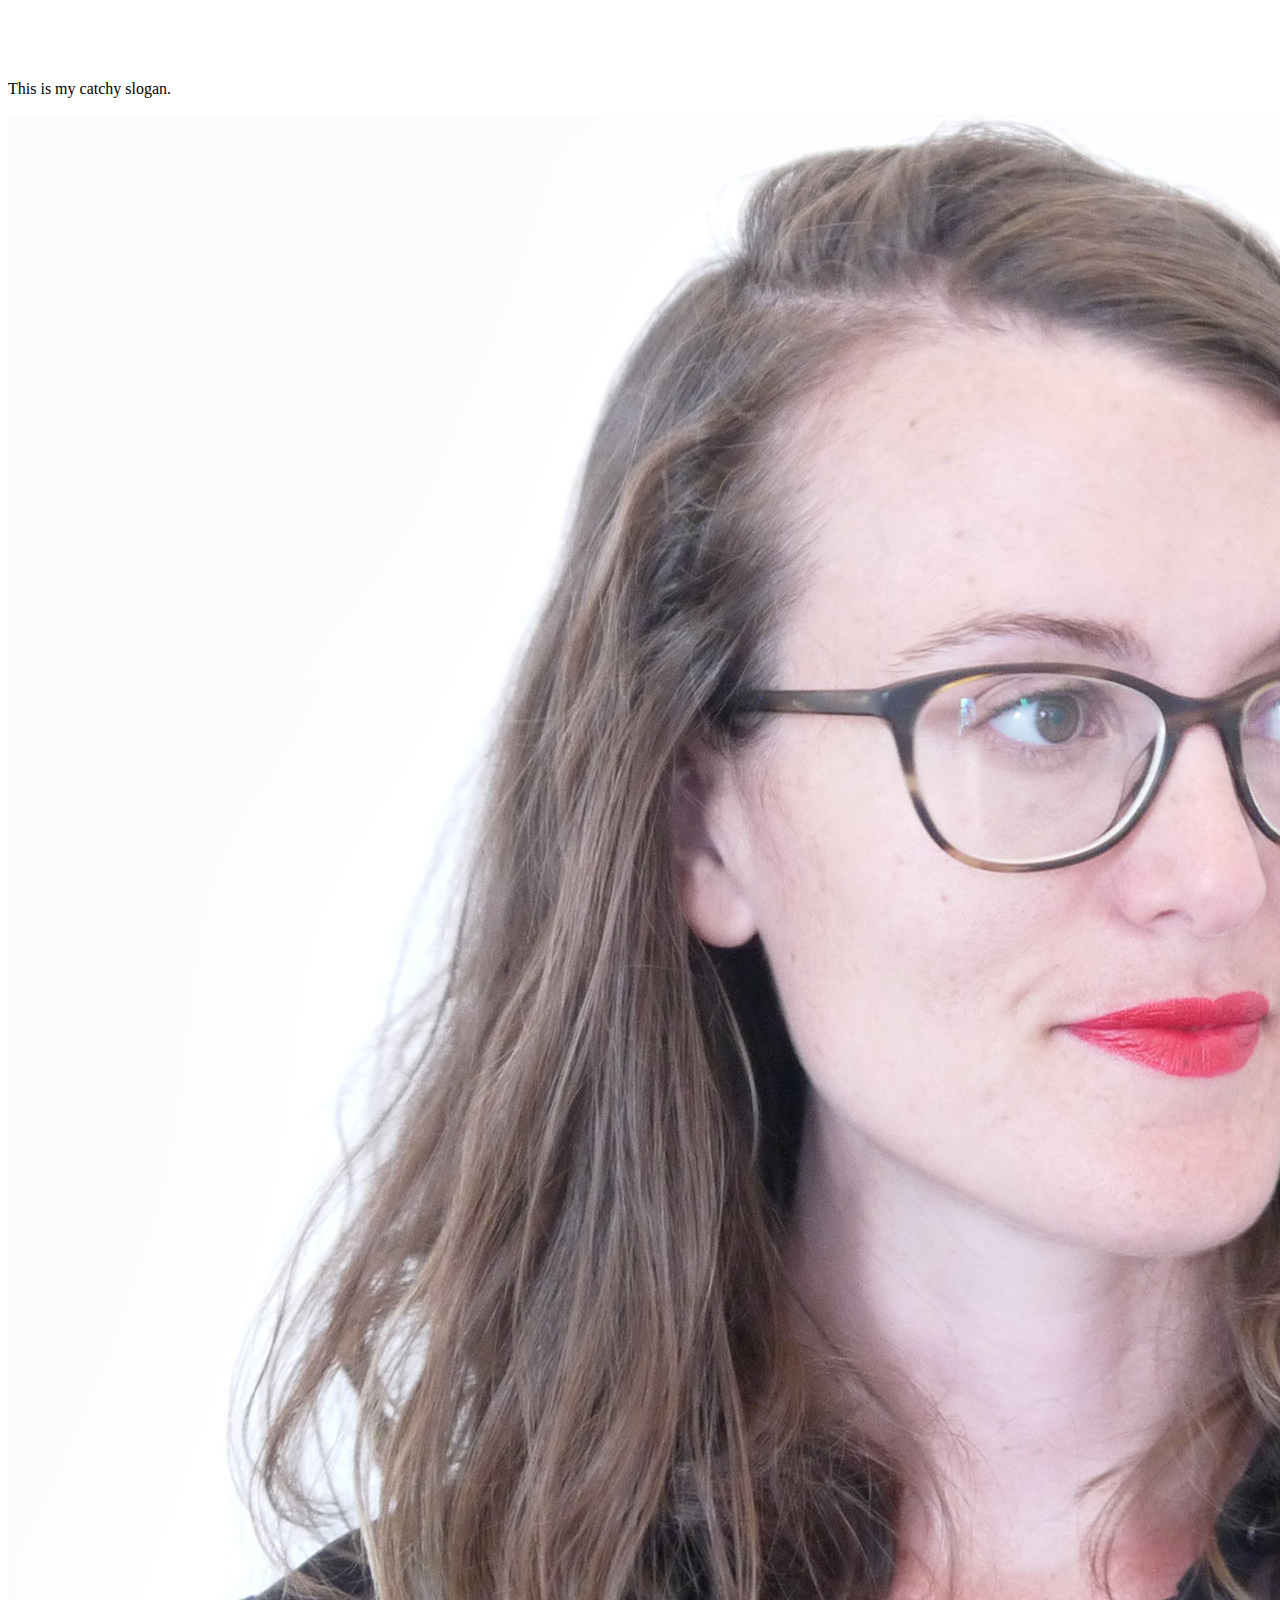
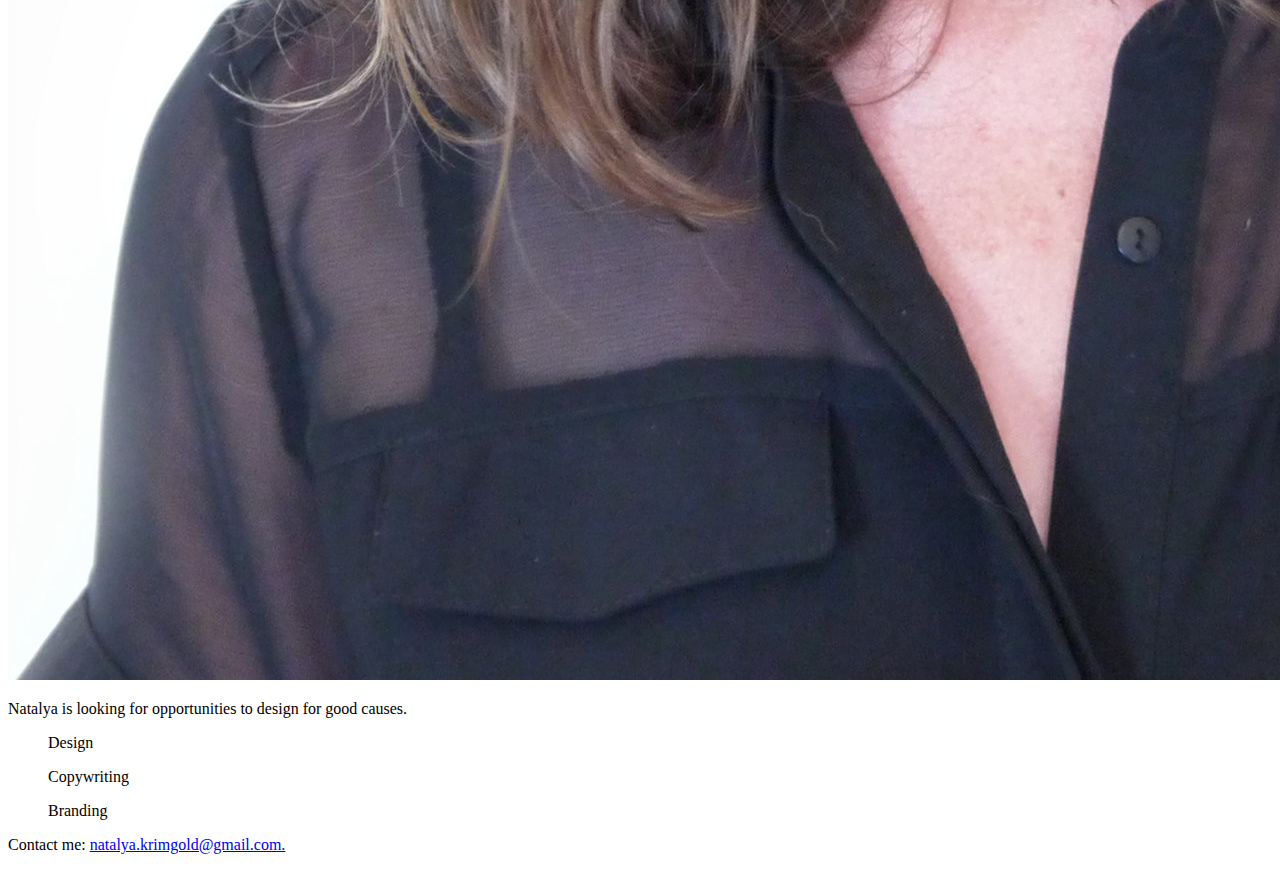
==== unit_3/index.html @ d1657c5e "Working on unit 3" ====
<!DOCTYPE html>
<html>
<head>
	<title>Natalya Hirth: Visual Designer</title>
	<link rel="stylesheet" type="text/css" href="css/style.css">
</head>
<body>
	<h1>Natalya Hirth: Visual Designer</h1>
	<p>This is my catchy slogan.</p>
	<img src="images/Natalya+Krimgold.jpg" alt="Picture of Natalya" title=
	"Natalya Hirth">
	<p>Natalya is looking for opportunities to design for good causes.</p>
	<ul>Design</ul>
	<ul>Copywriting</ul>
	<ul>Branding</ul>
	<p>Contact me: <a href="mailto:natalya.krimgold@gmail.com">natalya.krimgold@gmail.com.</a></p>
</body>
</html>
---- unit_3/css/style.css ----
body {color: 343434;}
h1 {color: #fff;
text-align: center;}
p
ul
li
img
#slogan {text-transform: italics;}
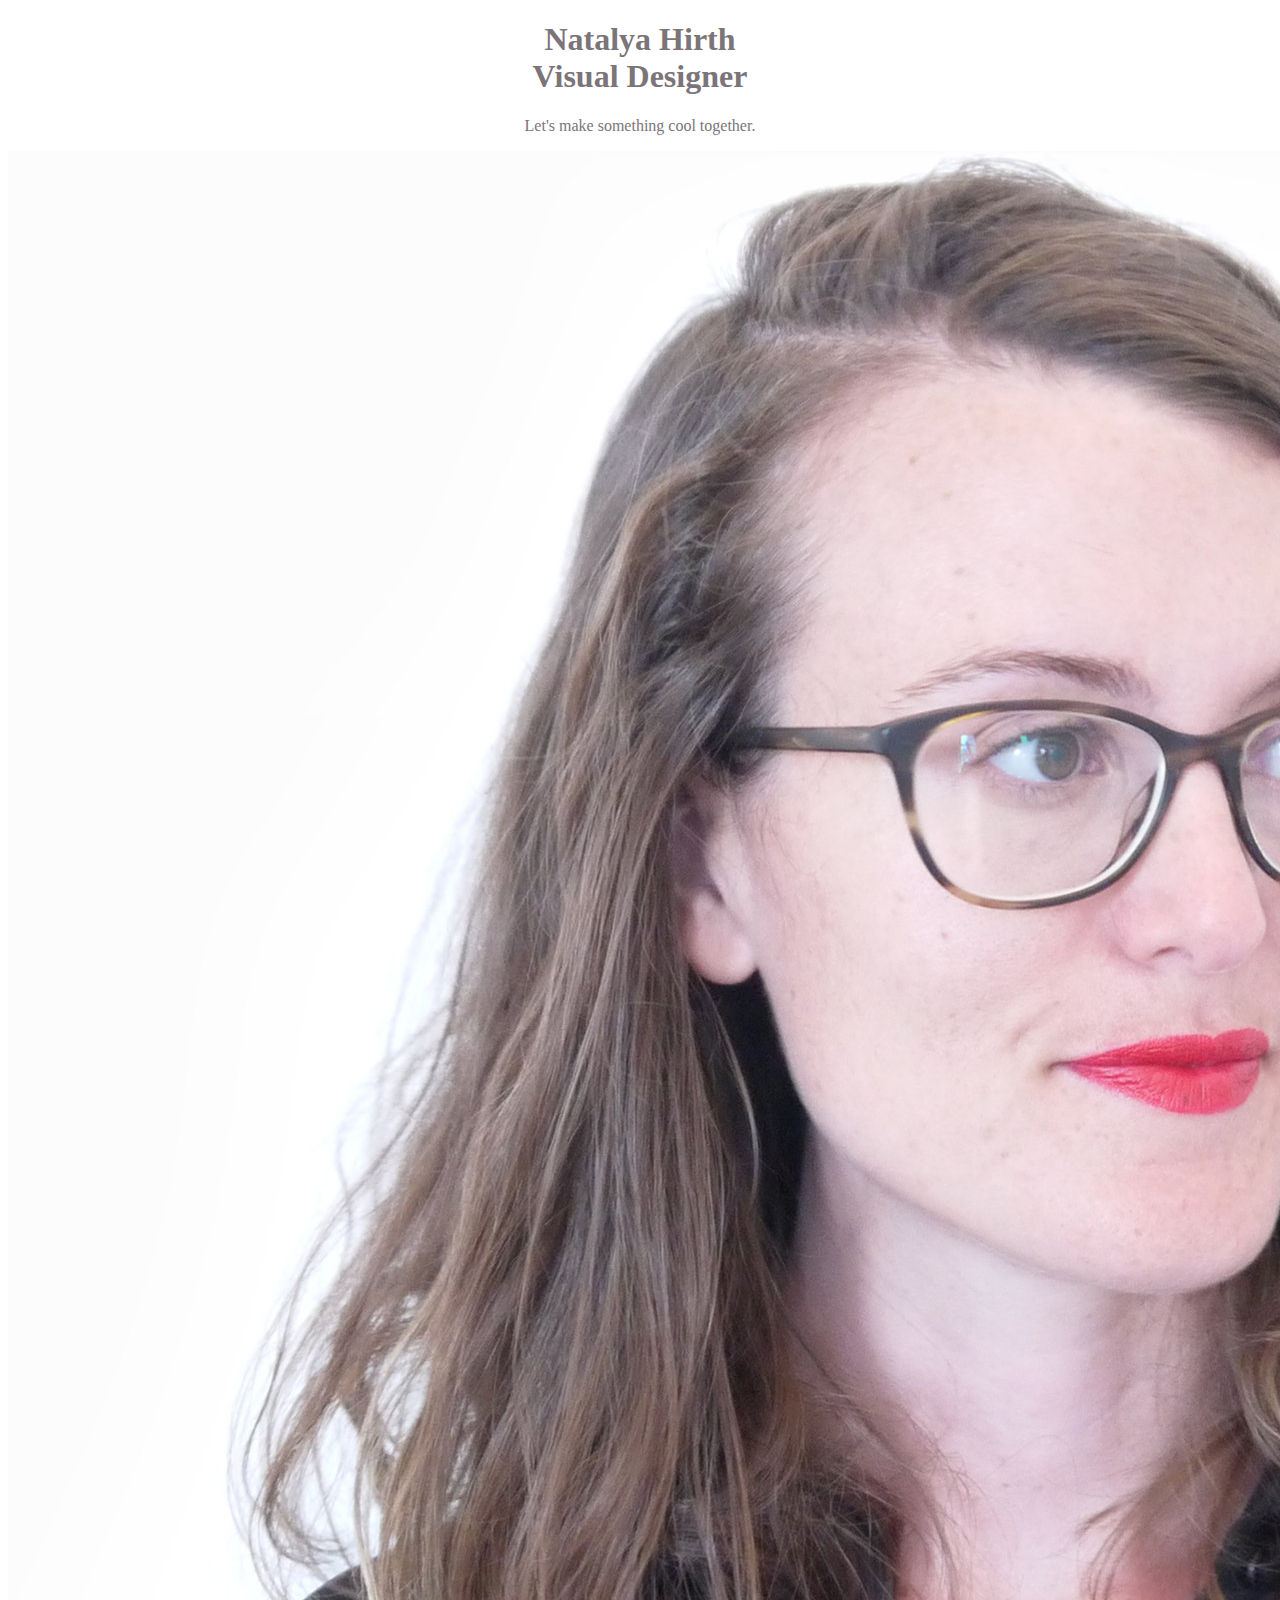
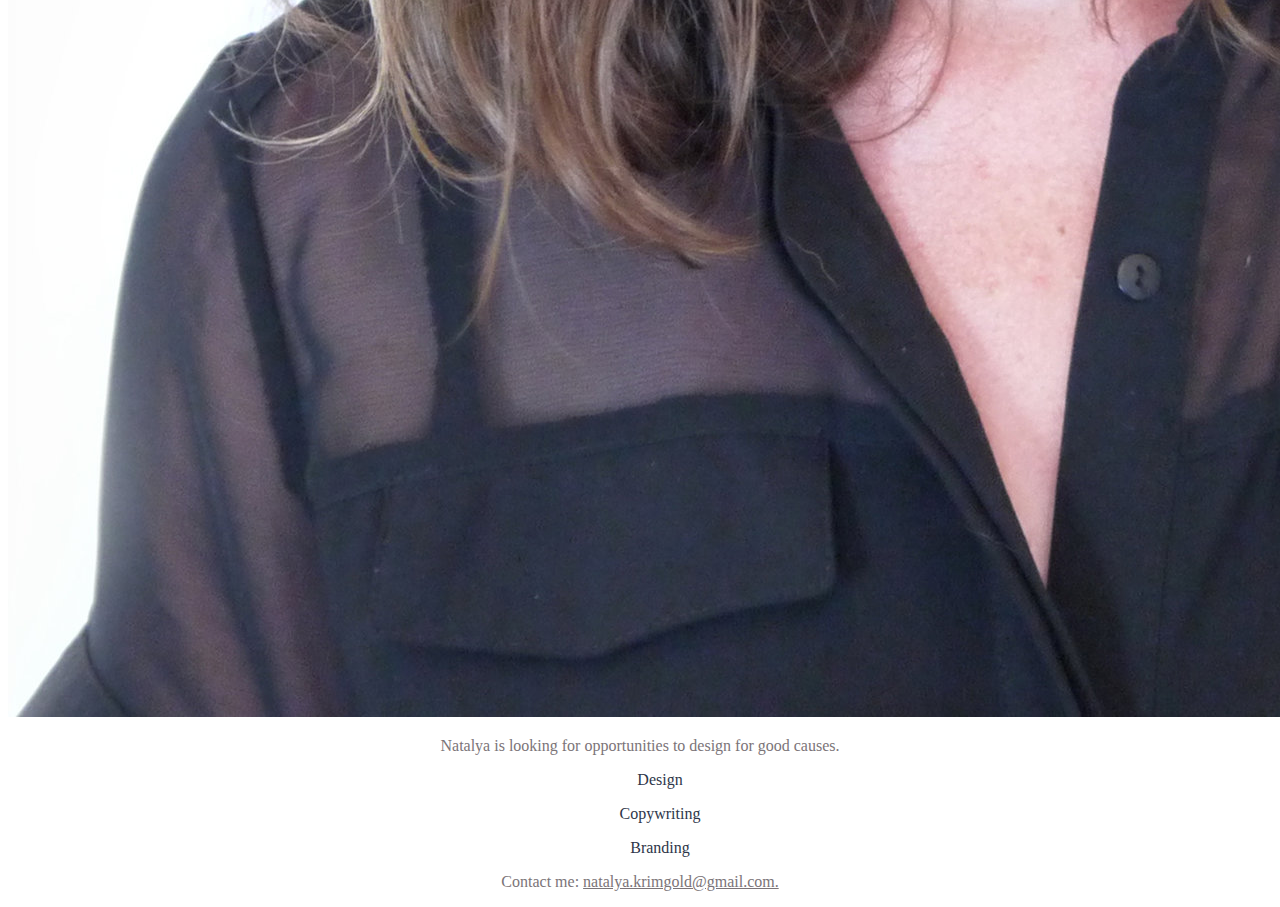
==== commit fc222606: "image issue" ====
--- a/unit_3/index.html
+++ b/unit_3/index.html
@@ -5,8 +5,8 @@
 	<link rel="stylesheet" type="text/css" href="css/style.css">
 </head>
 <body>
-	<h1>Natalya Hirth: Visual Designer</h1>
-	<p>This is my catchy slogan.</p>
+	<h1>Natalya Hirth<br>Visual Designer</h1>
+	<p>Let's make something cool together.</p>
 	<img src="images/Natalya+Krimgold.jpg" alt="Picture of Natalya" title=
 	"Natalya Hirth">
 	<p>Natalya is looking for opportunities to design for good causes.</p>
--- a/unit_3/css/style.css
+++ b/unit_3/css/style.css
@@ -1,8 +1,13 @@
-body {color: 343434;}
-h1 {color: #fff;
-text-align: center;}
-p
-ul
+body {
+text-align: center;
+background: url("images/Natalya+Krimgold.jpg");
+background-size: cover;
+color: #7b7478;
+}
+h1 {font-family: "Tiempos Text";}
+p {font-family: Apercu;}
+ul {font-family: "Tiempos Text";
+color: #2e3649;}
+a {color: #7b7478;}
 li
-img
-#slogan {text-transform: italics;}+img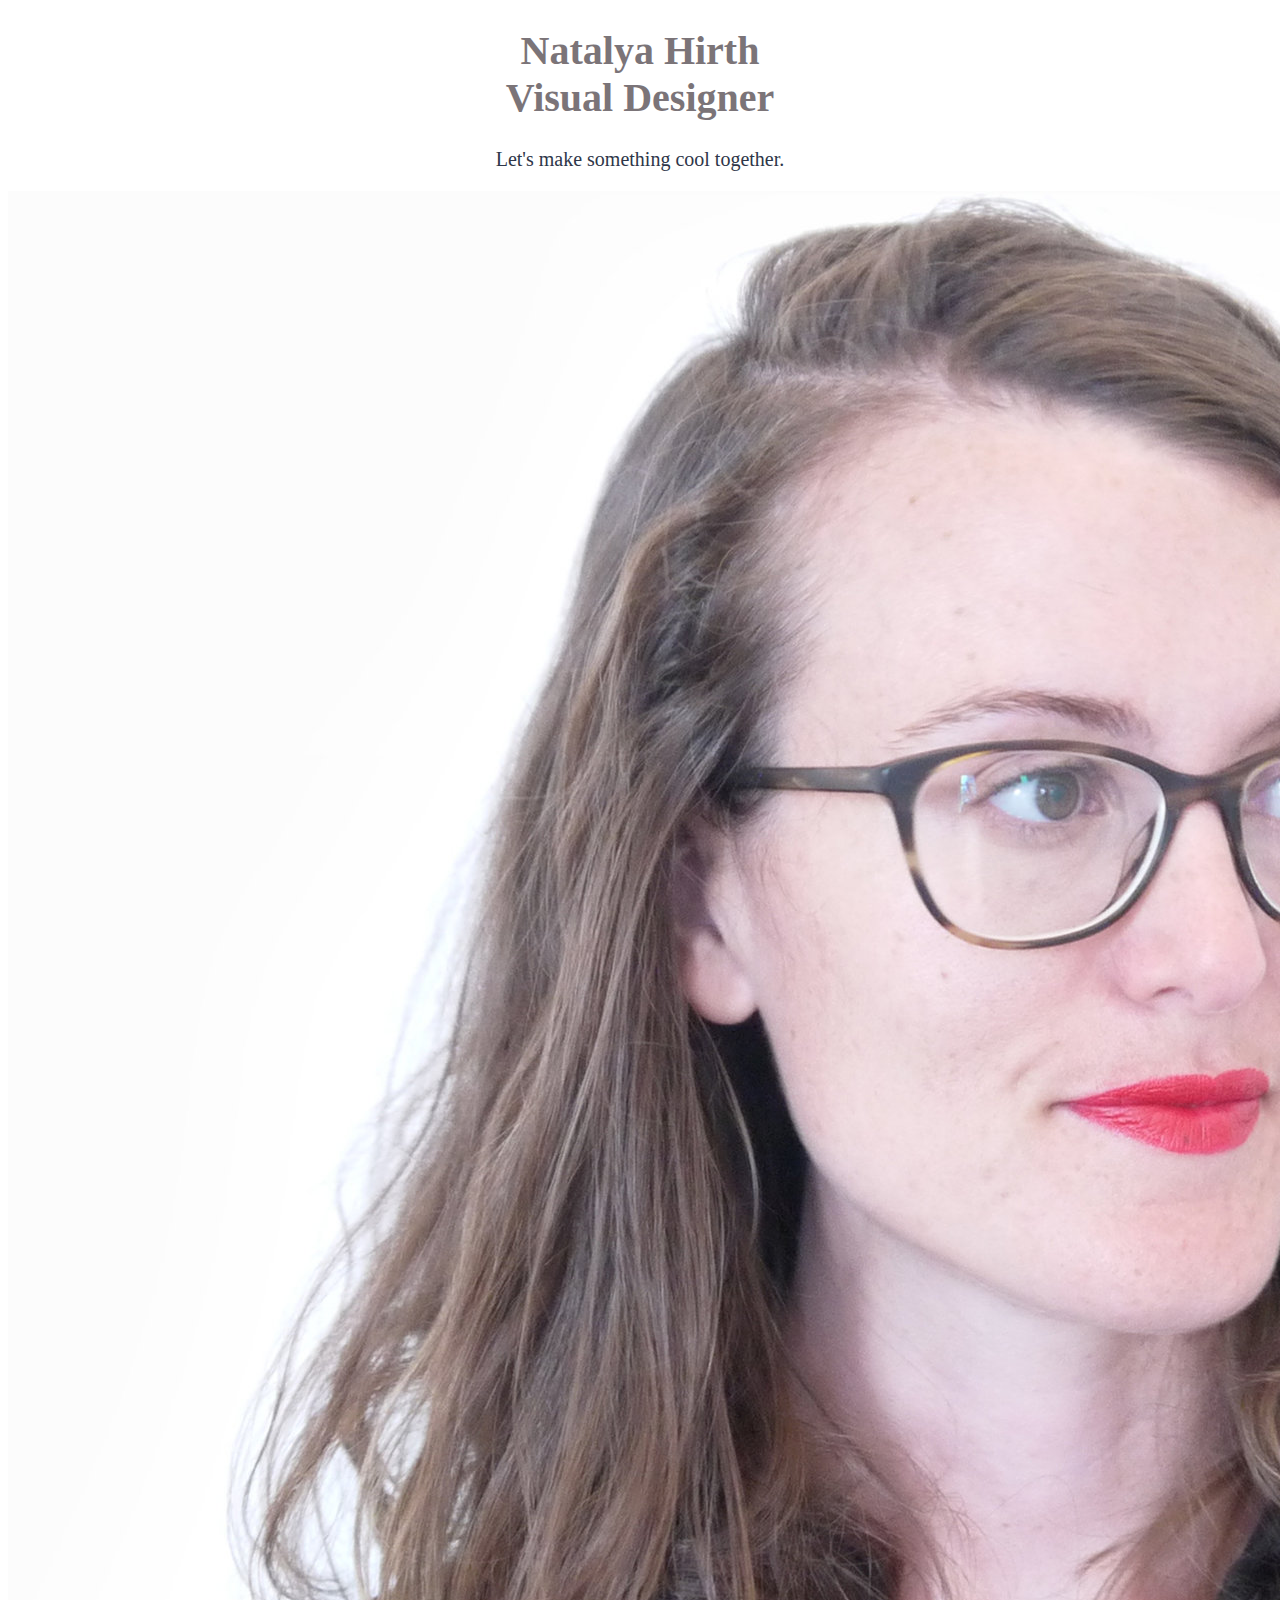
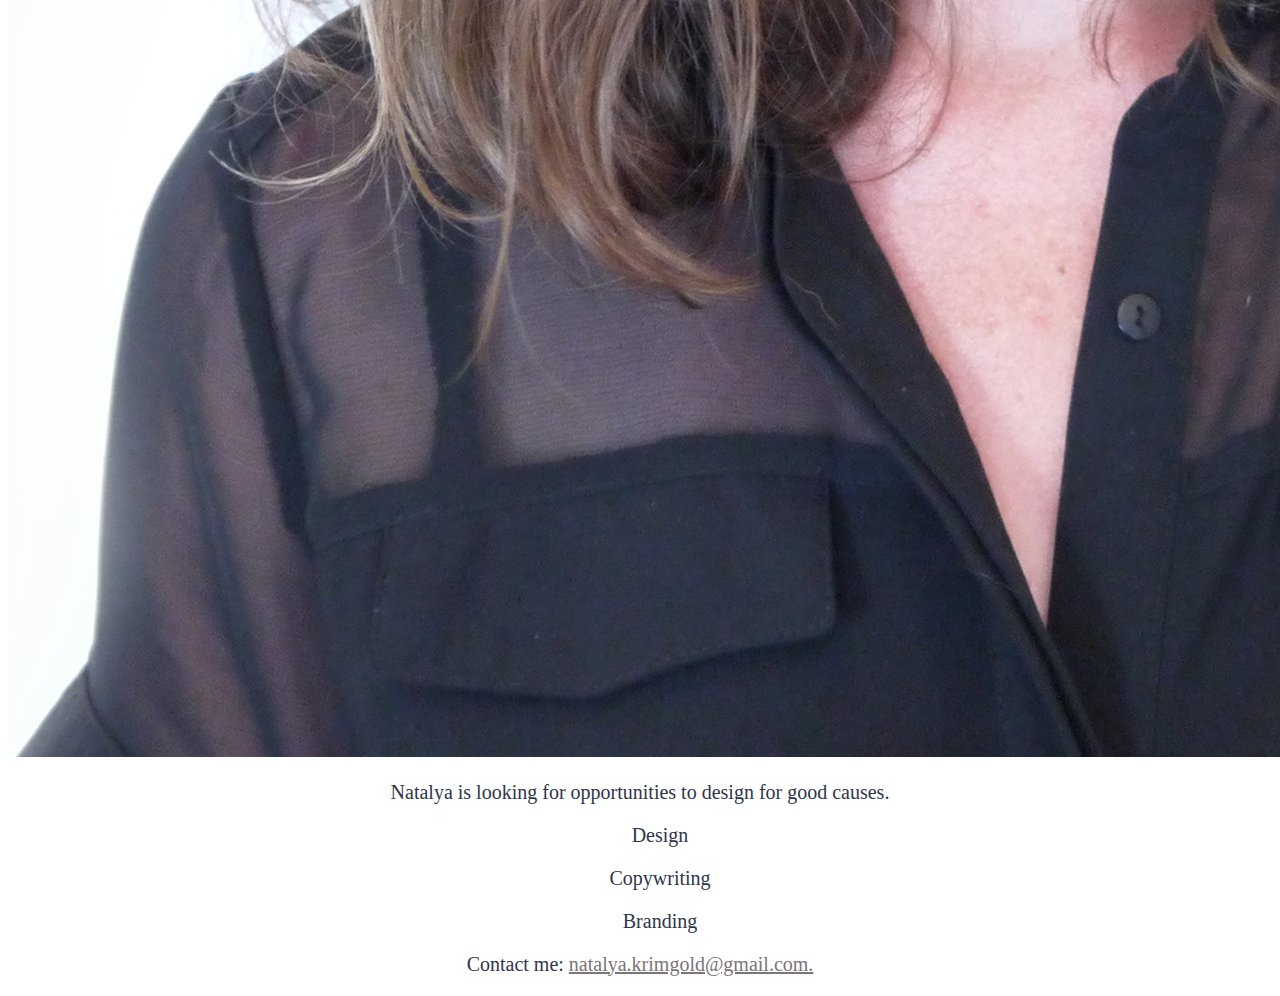
==== commit ef3252b5: "I guess I'm done for now." ====
--- a/unit_3/index.html
+++ b/unit_3/index.html
@@ -7,7 +7,7 @@
 <body>
 	<h1>Natalya Hirth<br>Visual Designer</h1>
 	<p>Let's make something cool together.</p>
-	<img src="images/Natalya+Krimgold.jpg" alt="Picture of Natalya" title=
+	<img src="images/NatalyaHirth.jpg" alt="Picture of Natalya" title=
 	"Natalya Hirth">
 	<p>Natalya is looking for opportunities to design for good causes.</p>
 	<ul>Design</ul>
--- a/unit_3/css/style.css
+++ b/unit_3/css/style.css
@@ -1,13 +1,17 @@
 body {
 text-align: center;
-background: url("images/Natalya+Krimgold.jpg");
+background: url("images/NatalyaHirth.jpg");
 background-size: cover;
-color: #7b7478;
 }
-h1 {font-family: "Tiempos Text";}
-p {font-family: Apercu;}
+h1 {font-family: "Tiempos Text";
+font-size: 40px;
+color: #7b7478;}
+p {font-family: Apercu;
+font-size: 20px;
+color: #2e3649}
 ul {font-family: "Tiempos Text";
-color: #2e3649;}
+color: #2e3649;
+font-size: 20px;}
 a {color: #7b7478;}
 li
 img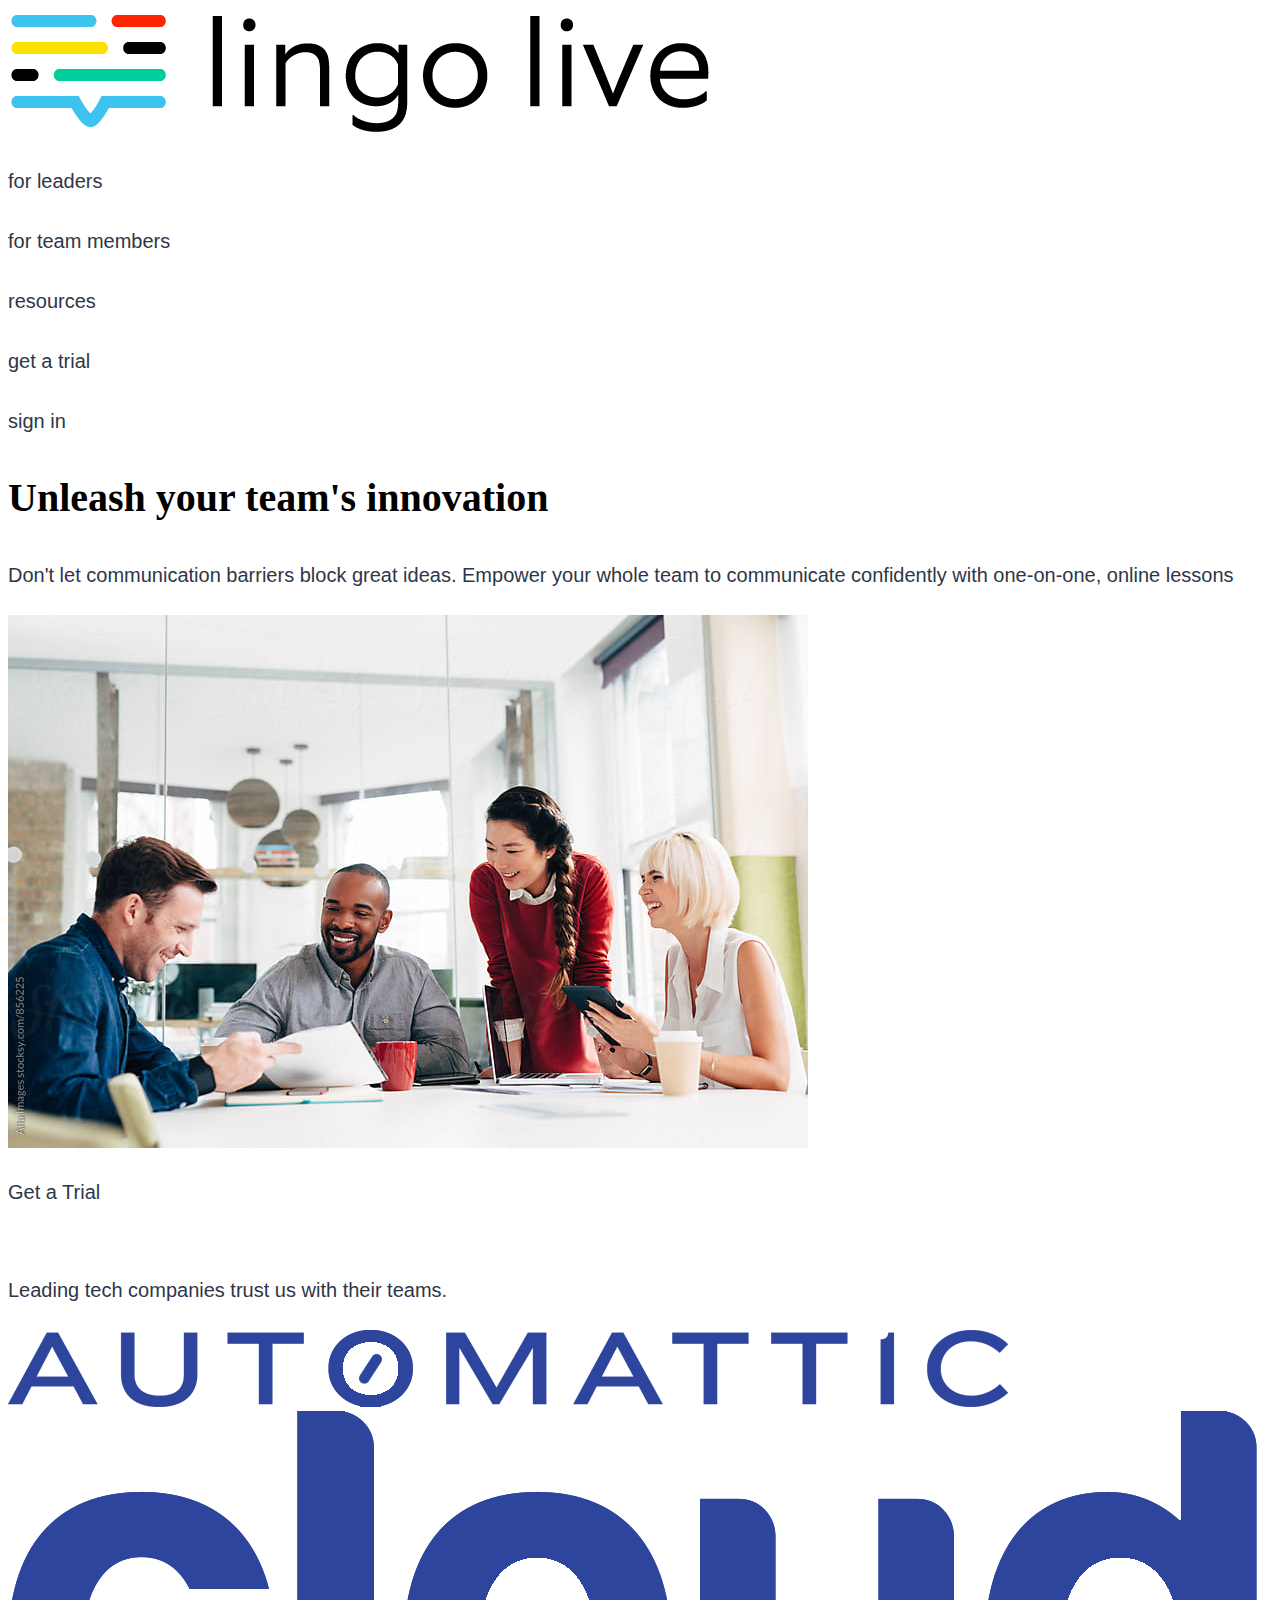
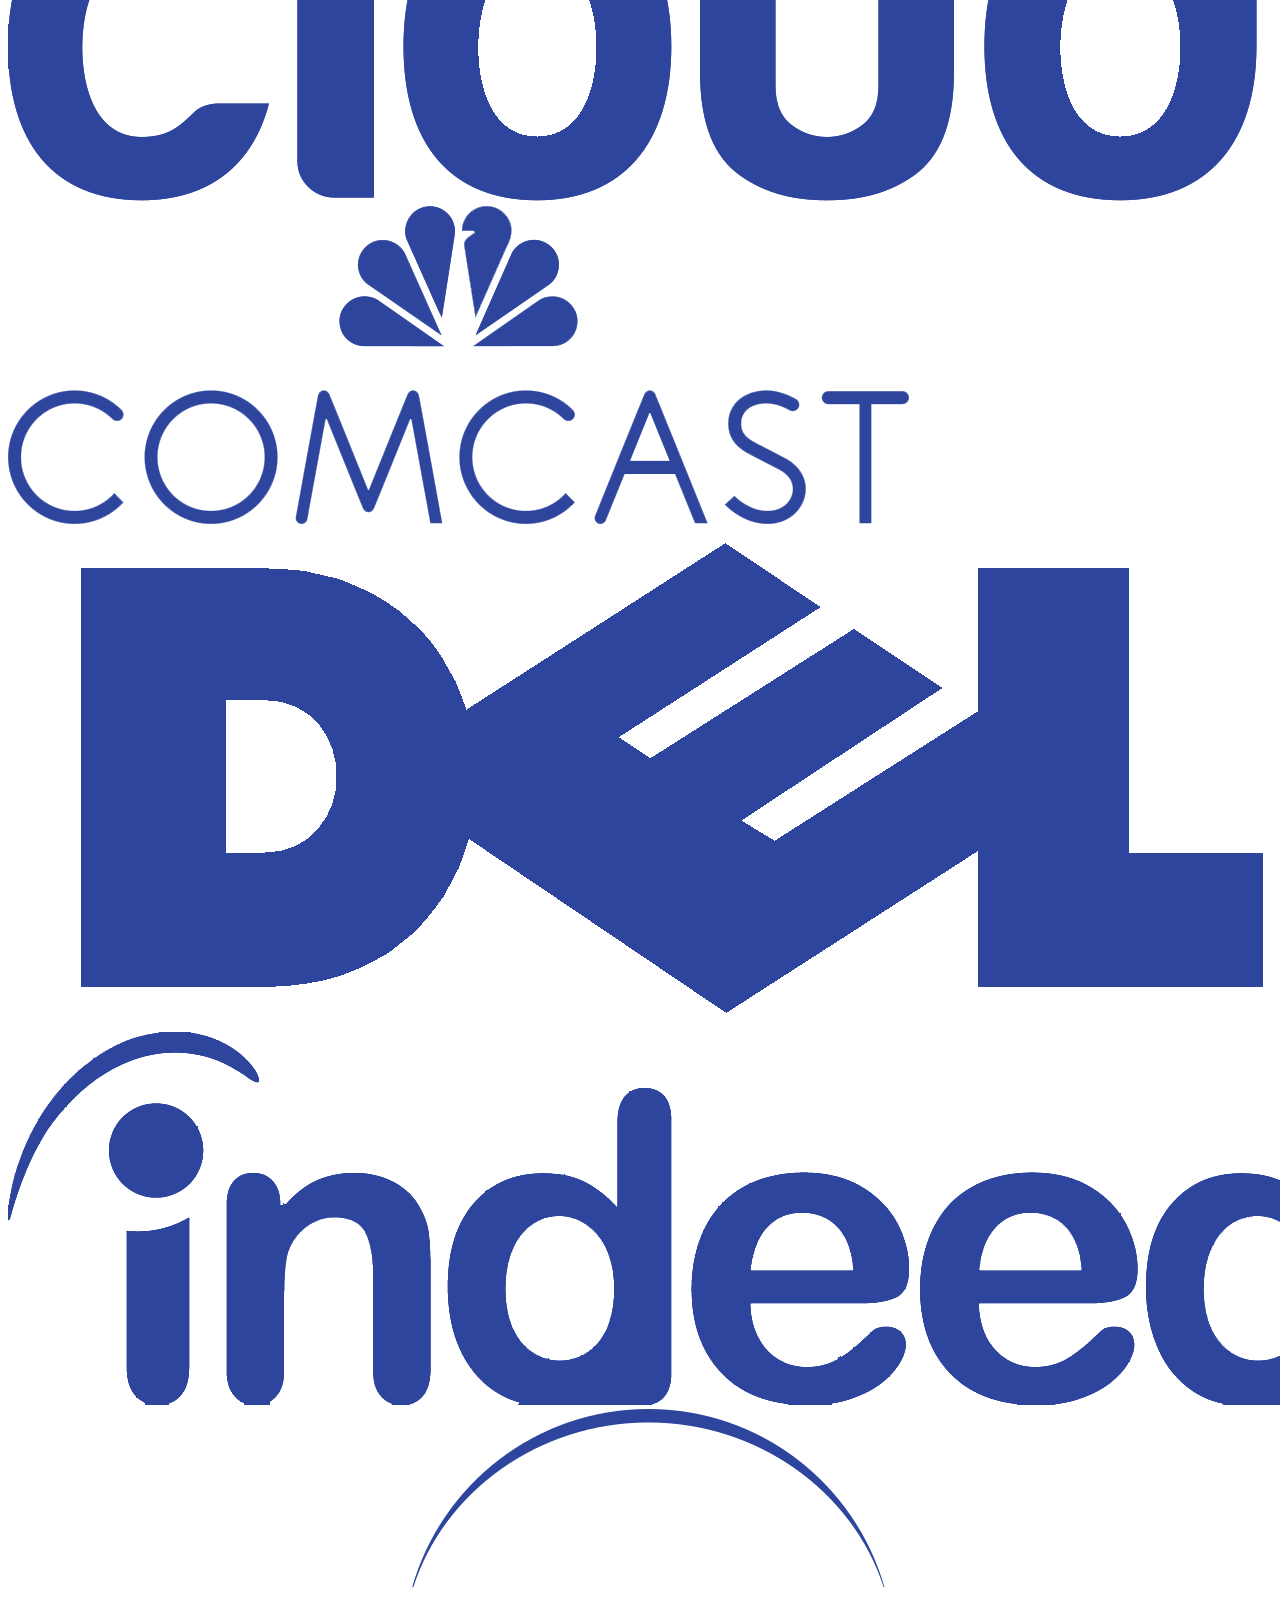
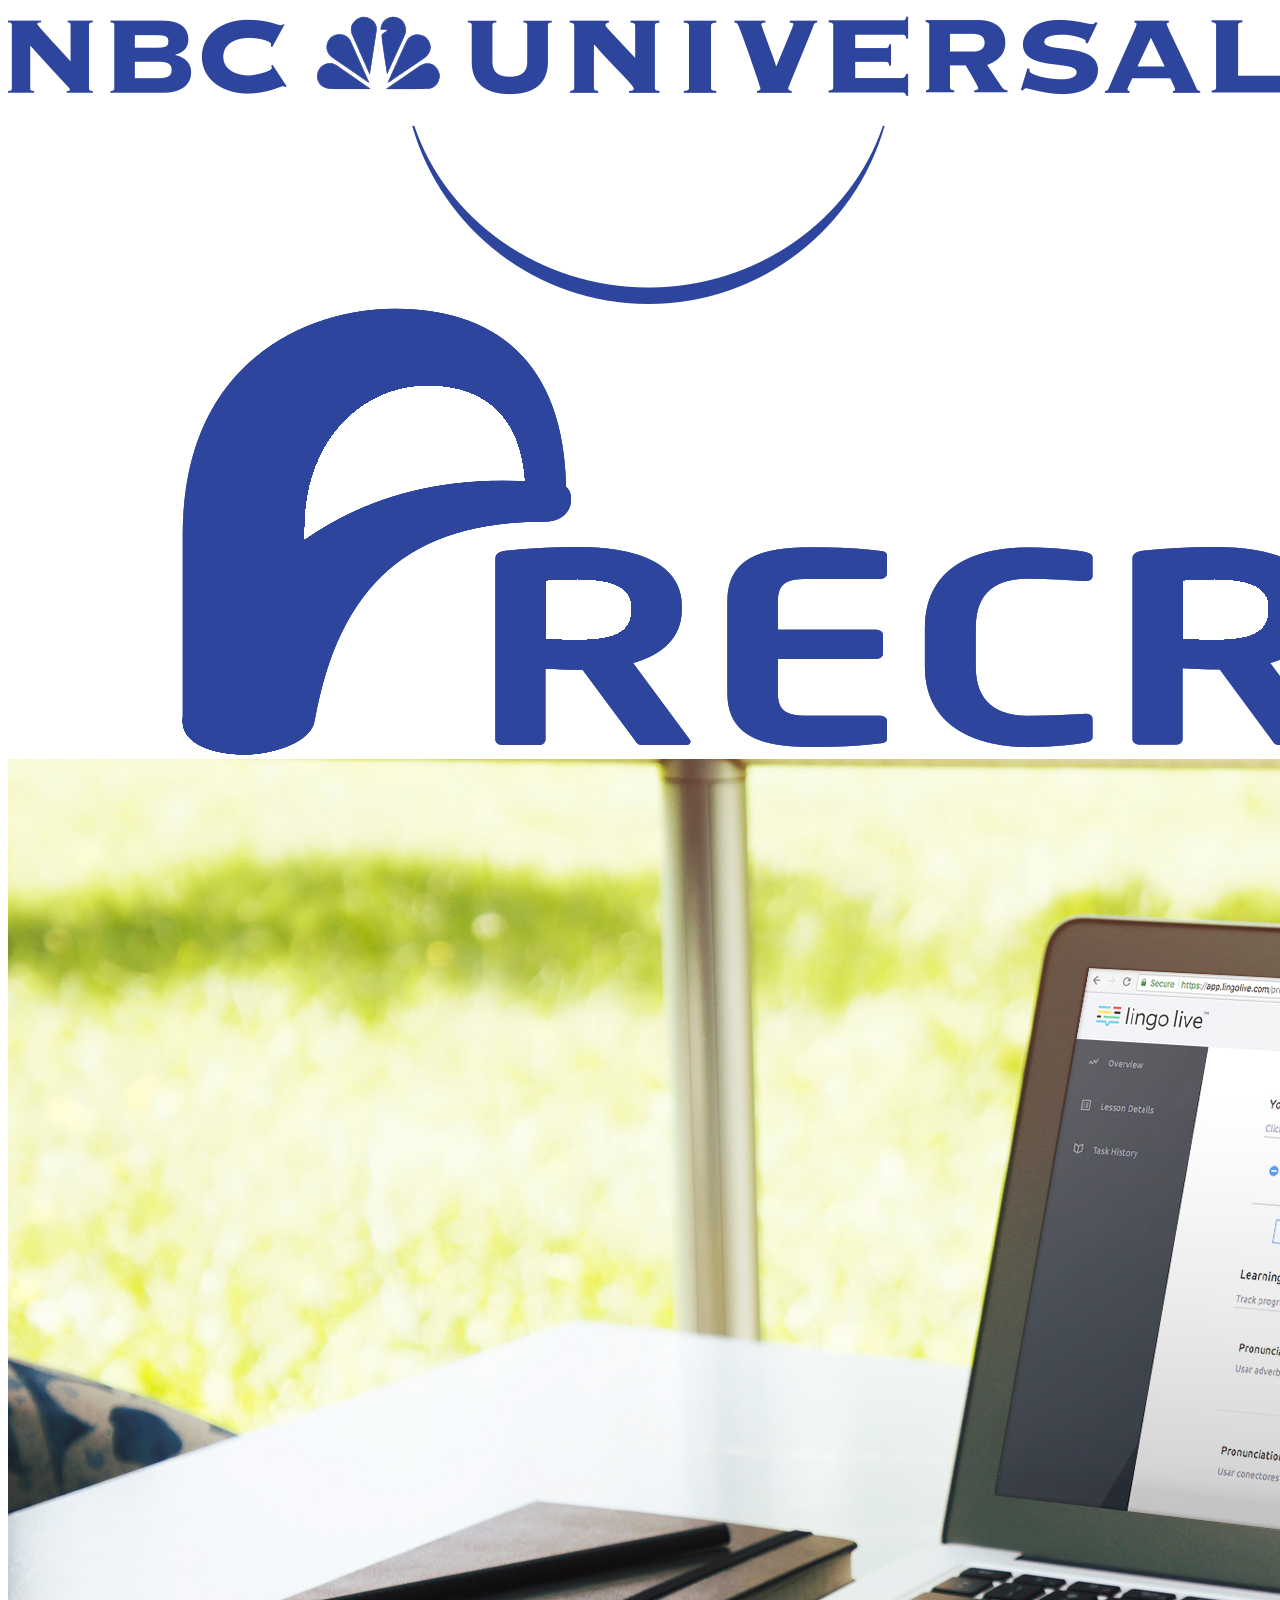
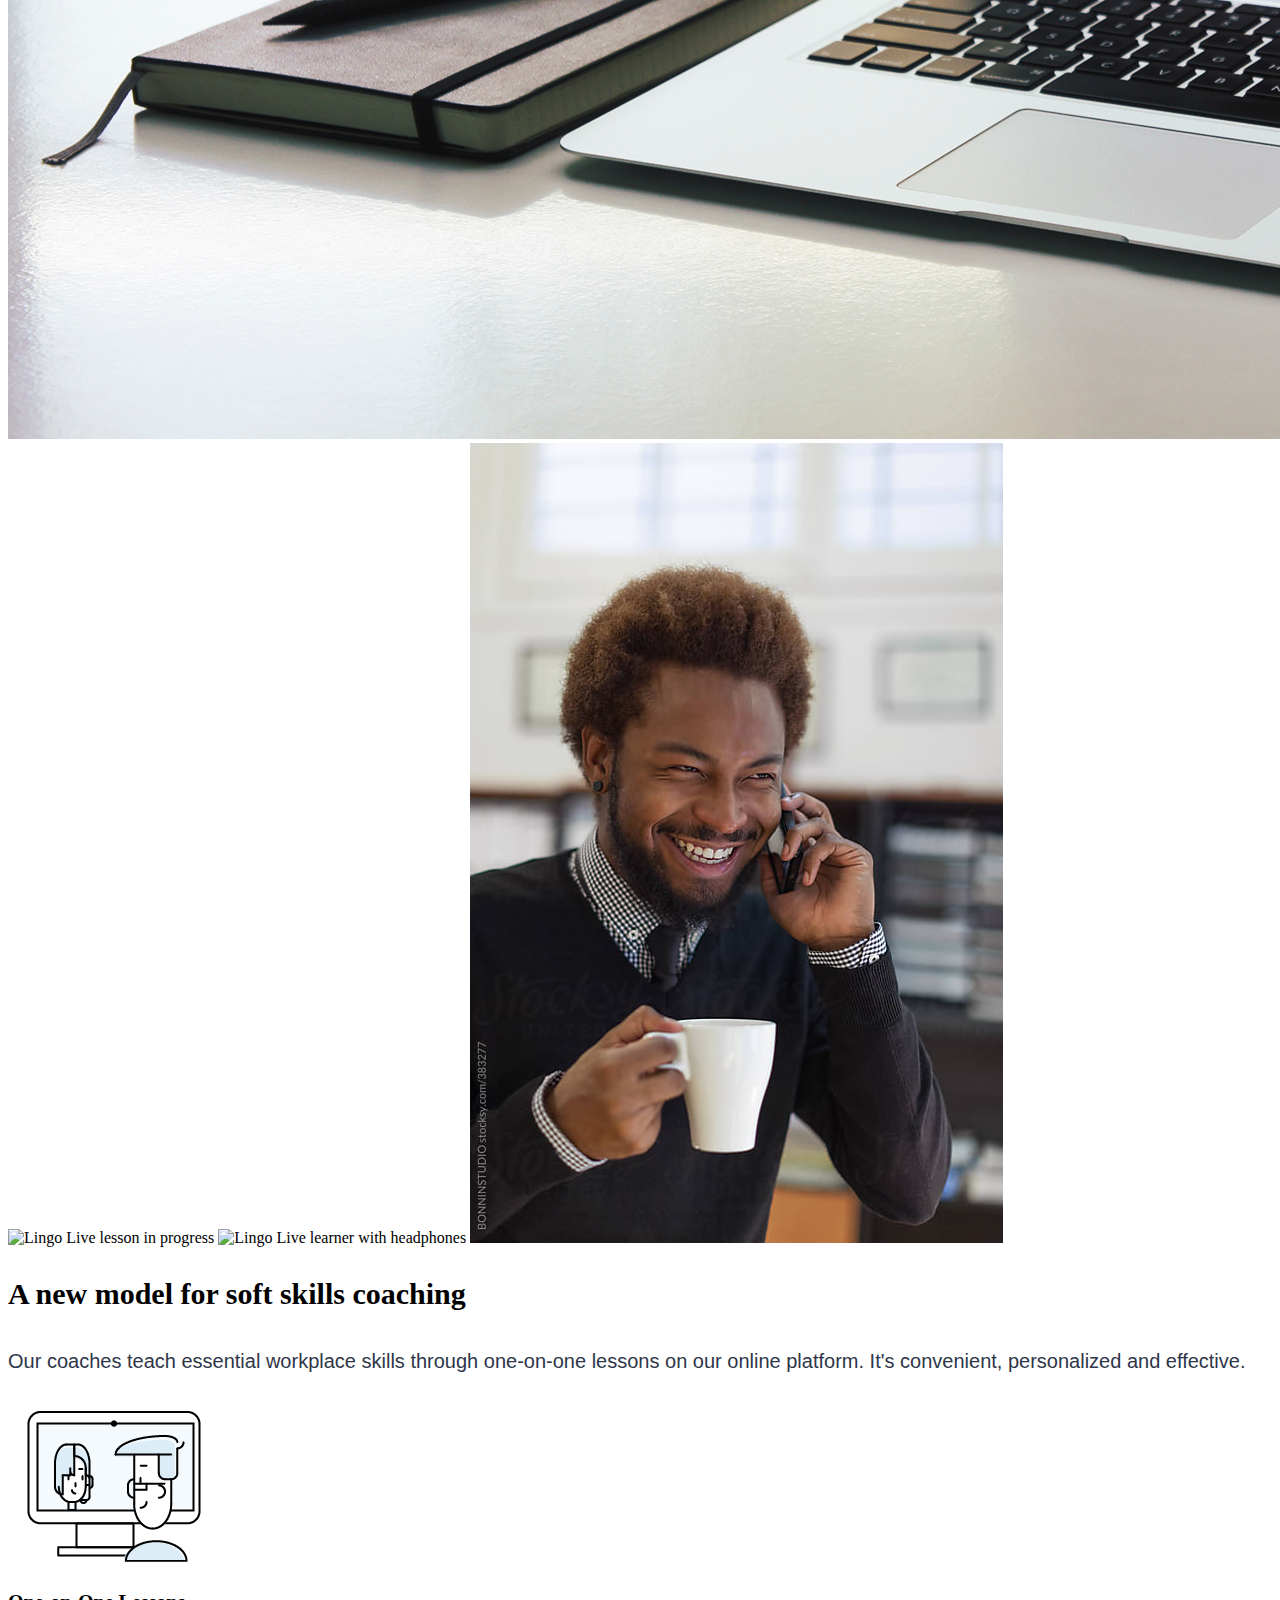
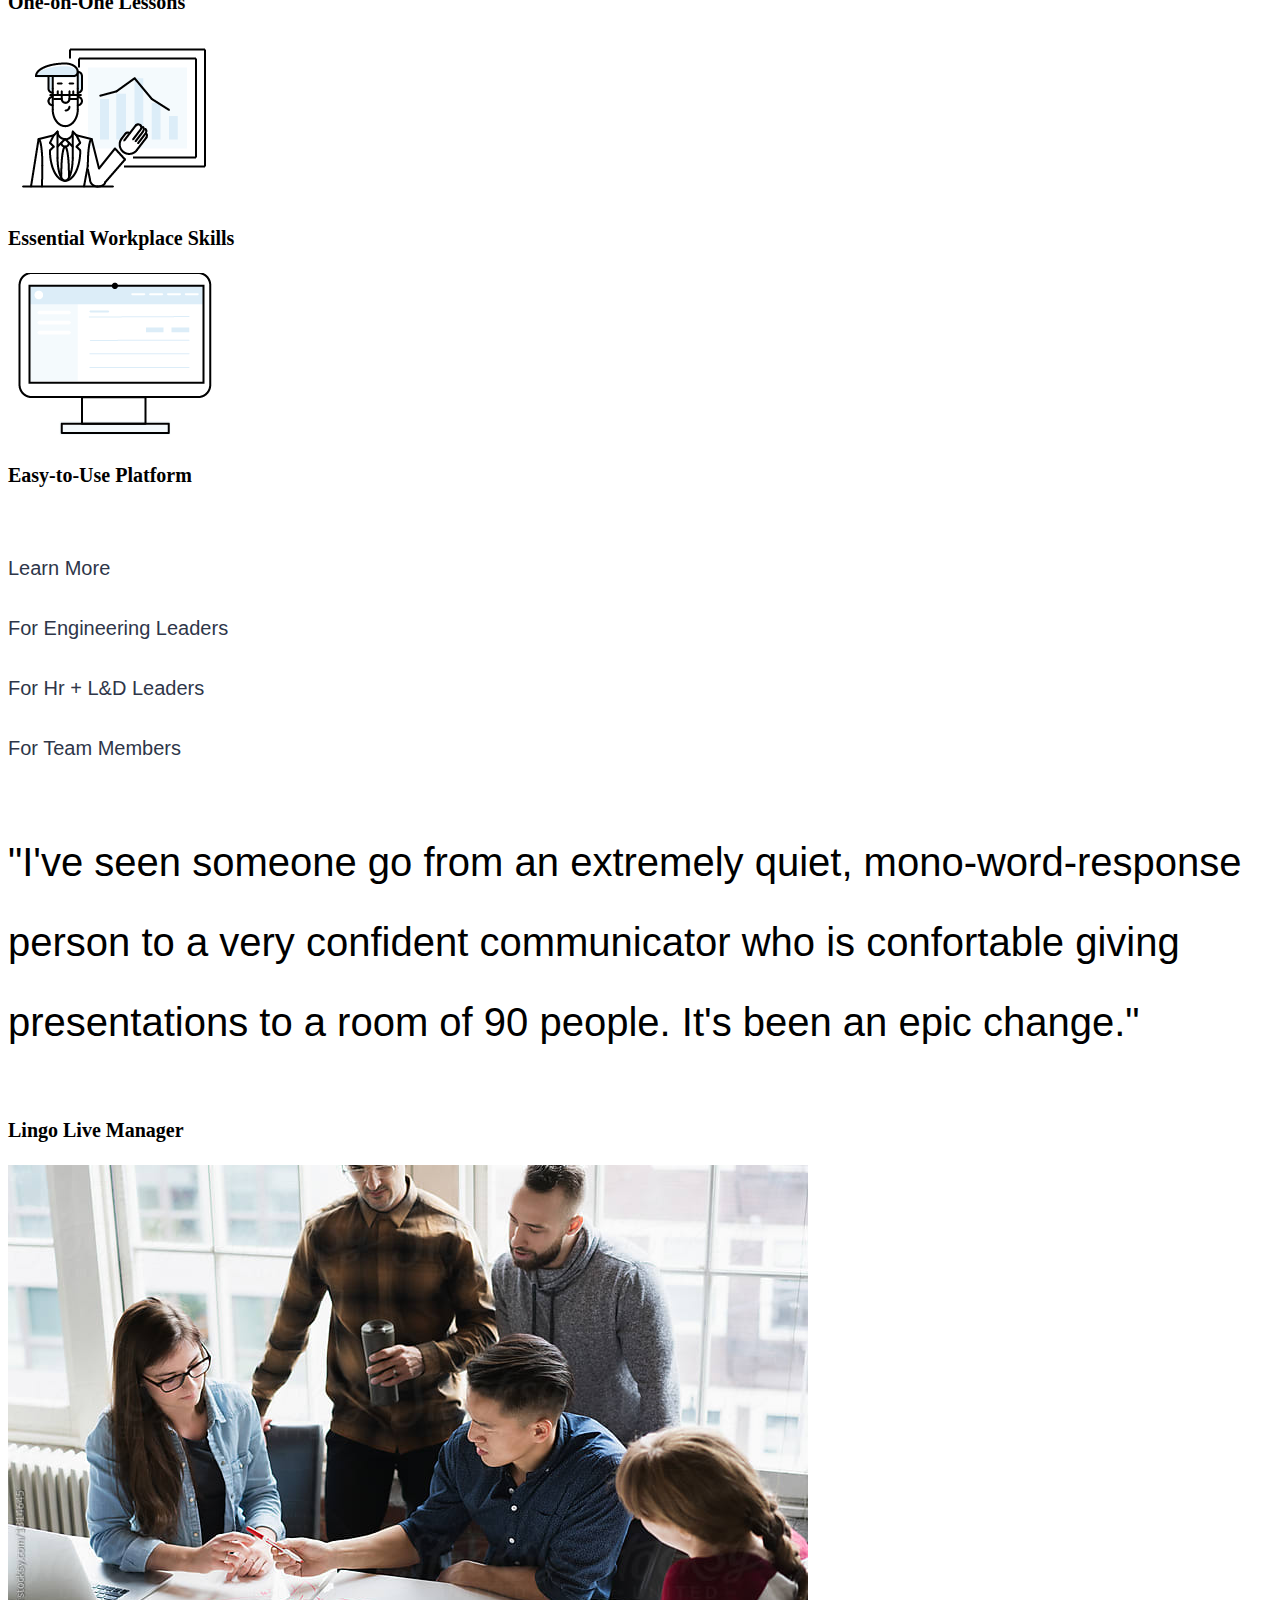
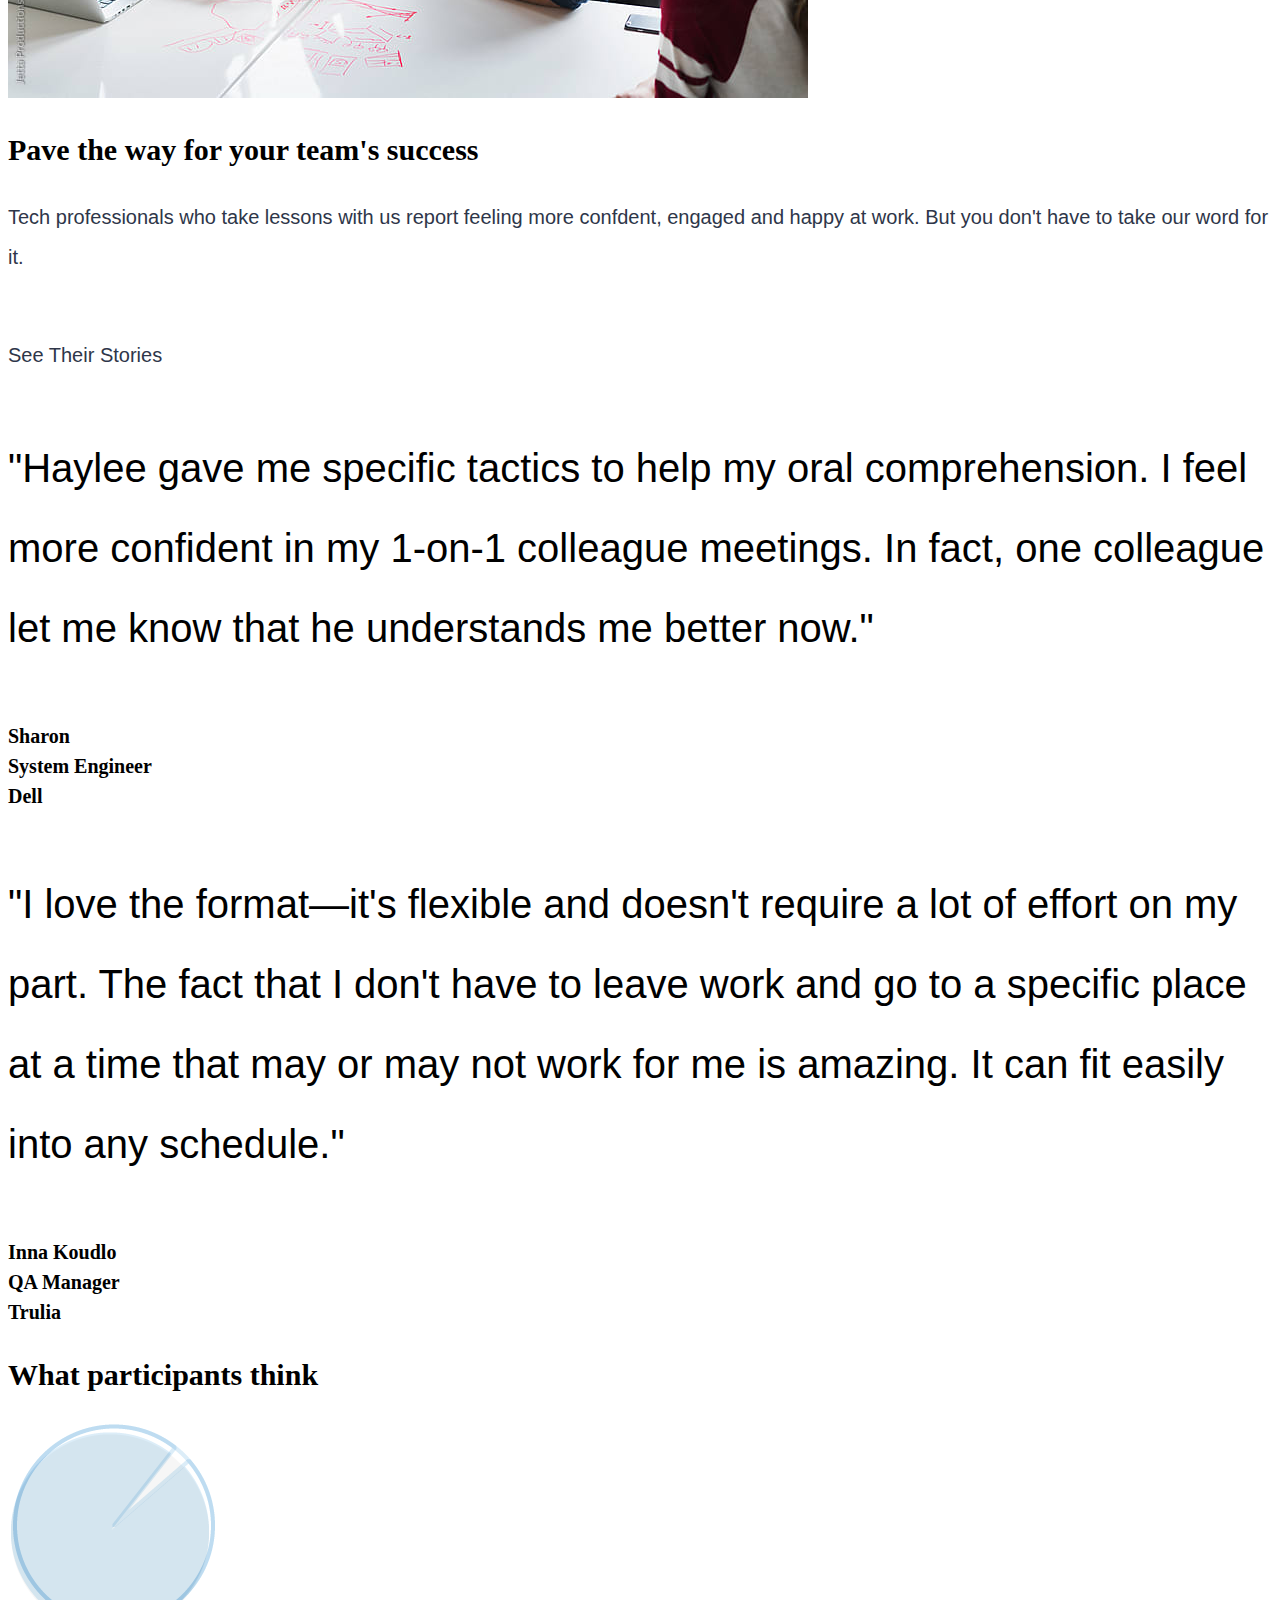
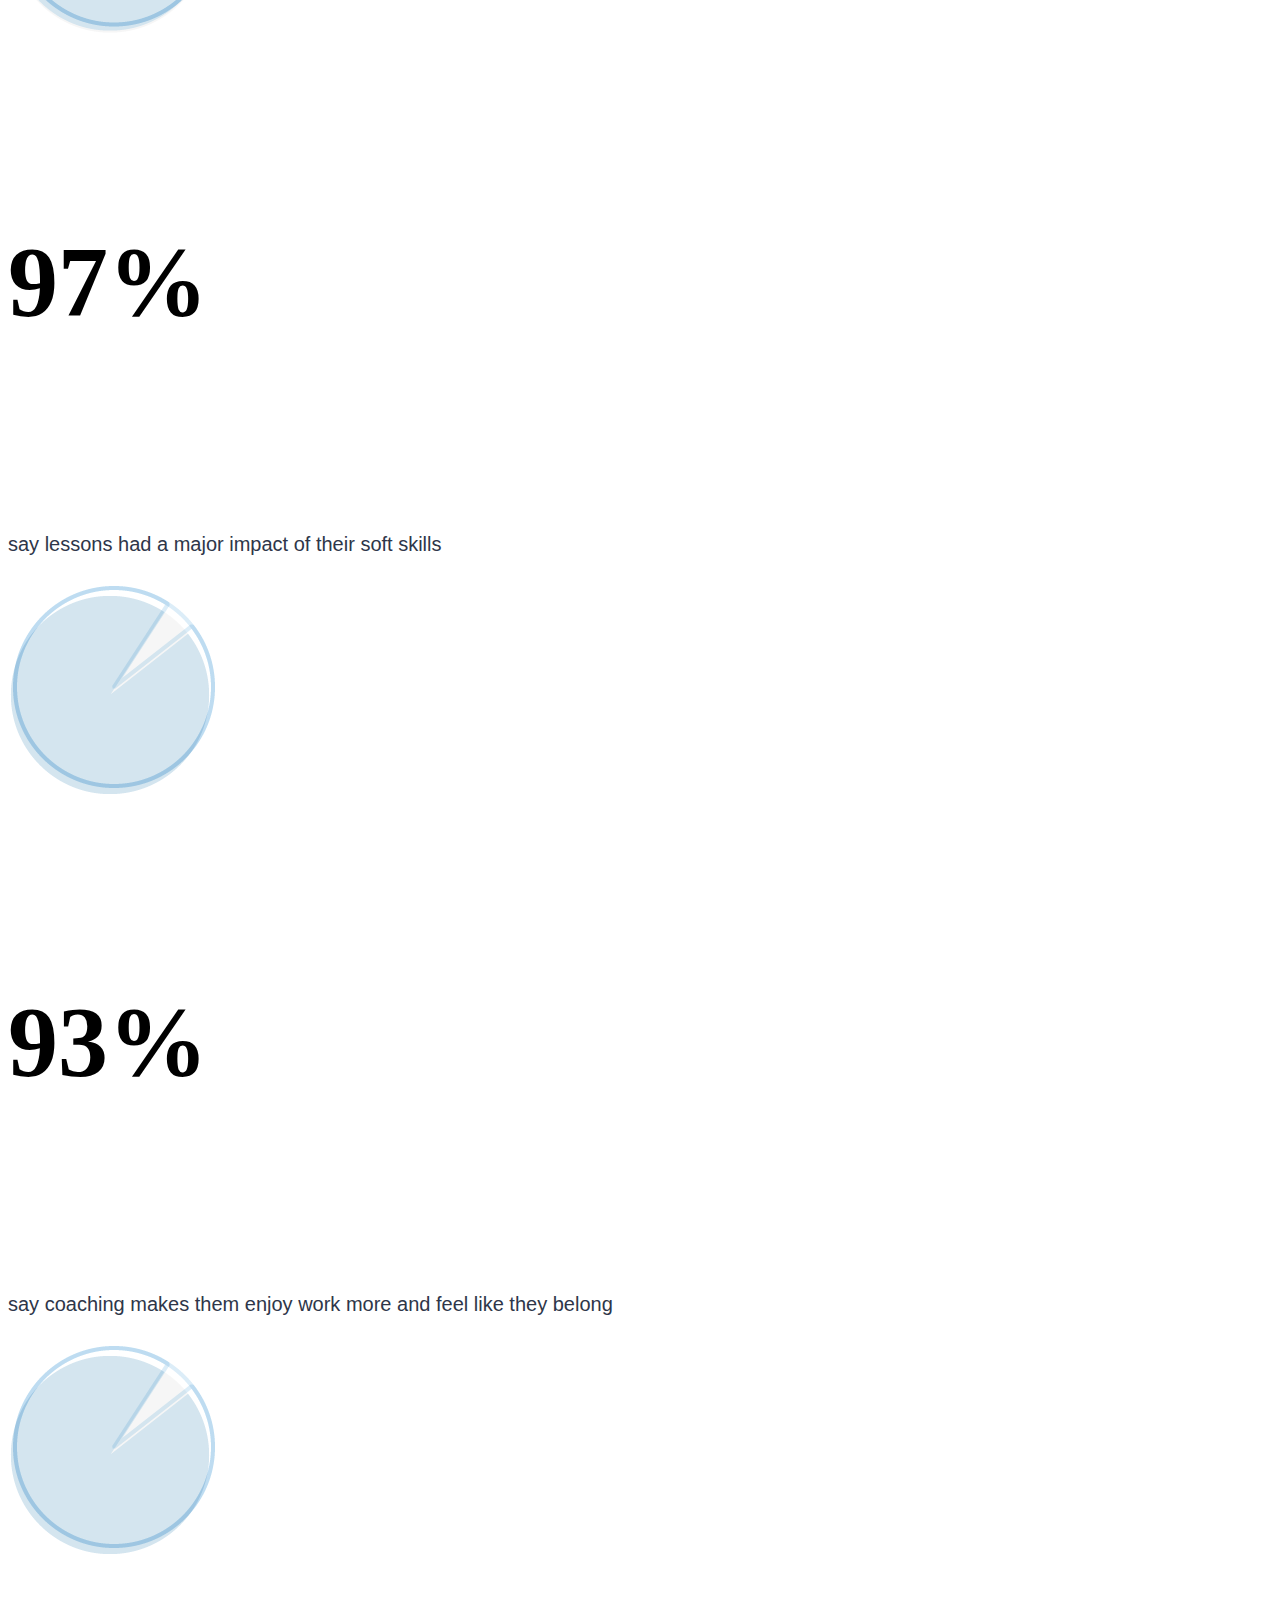
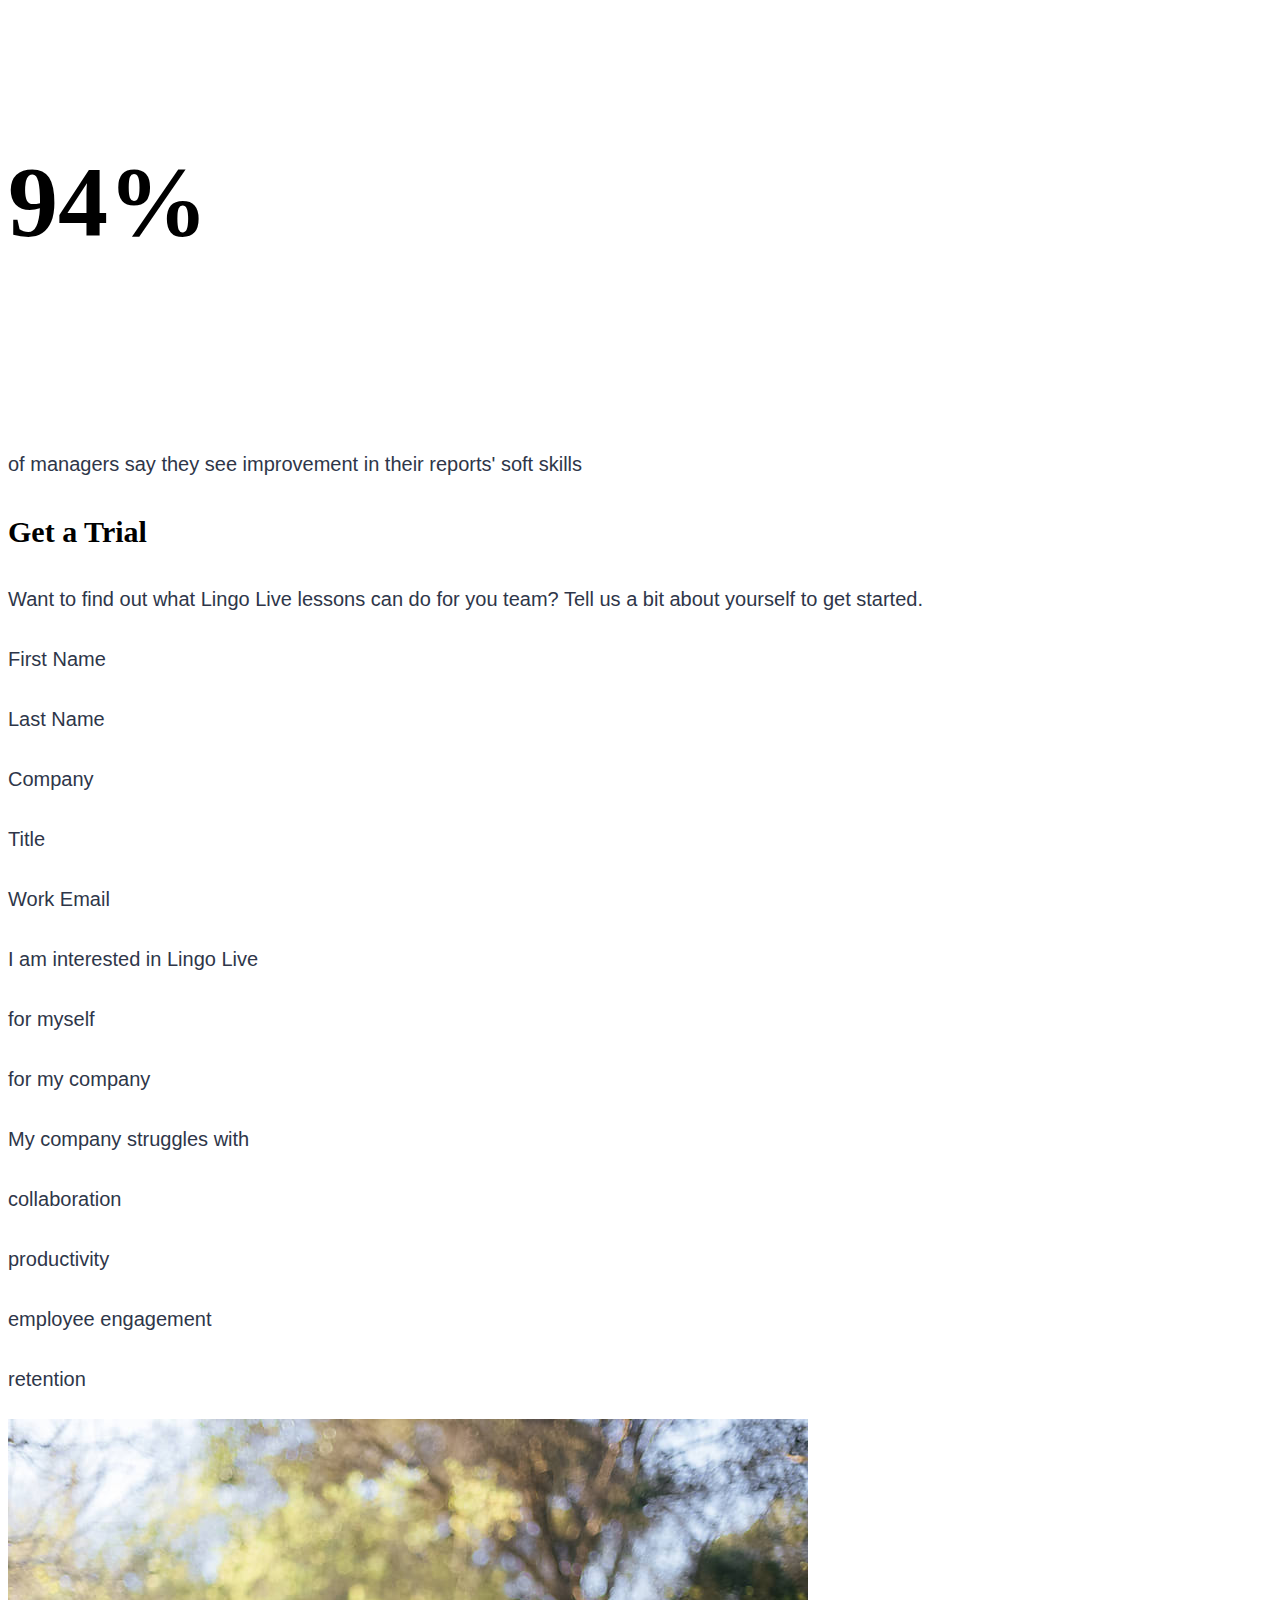
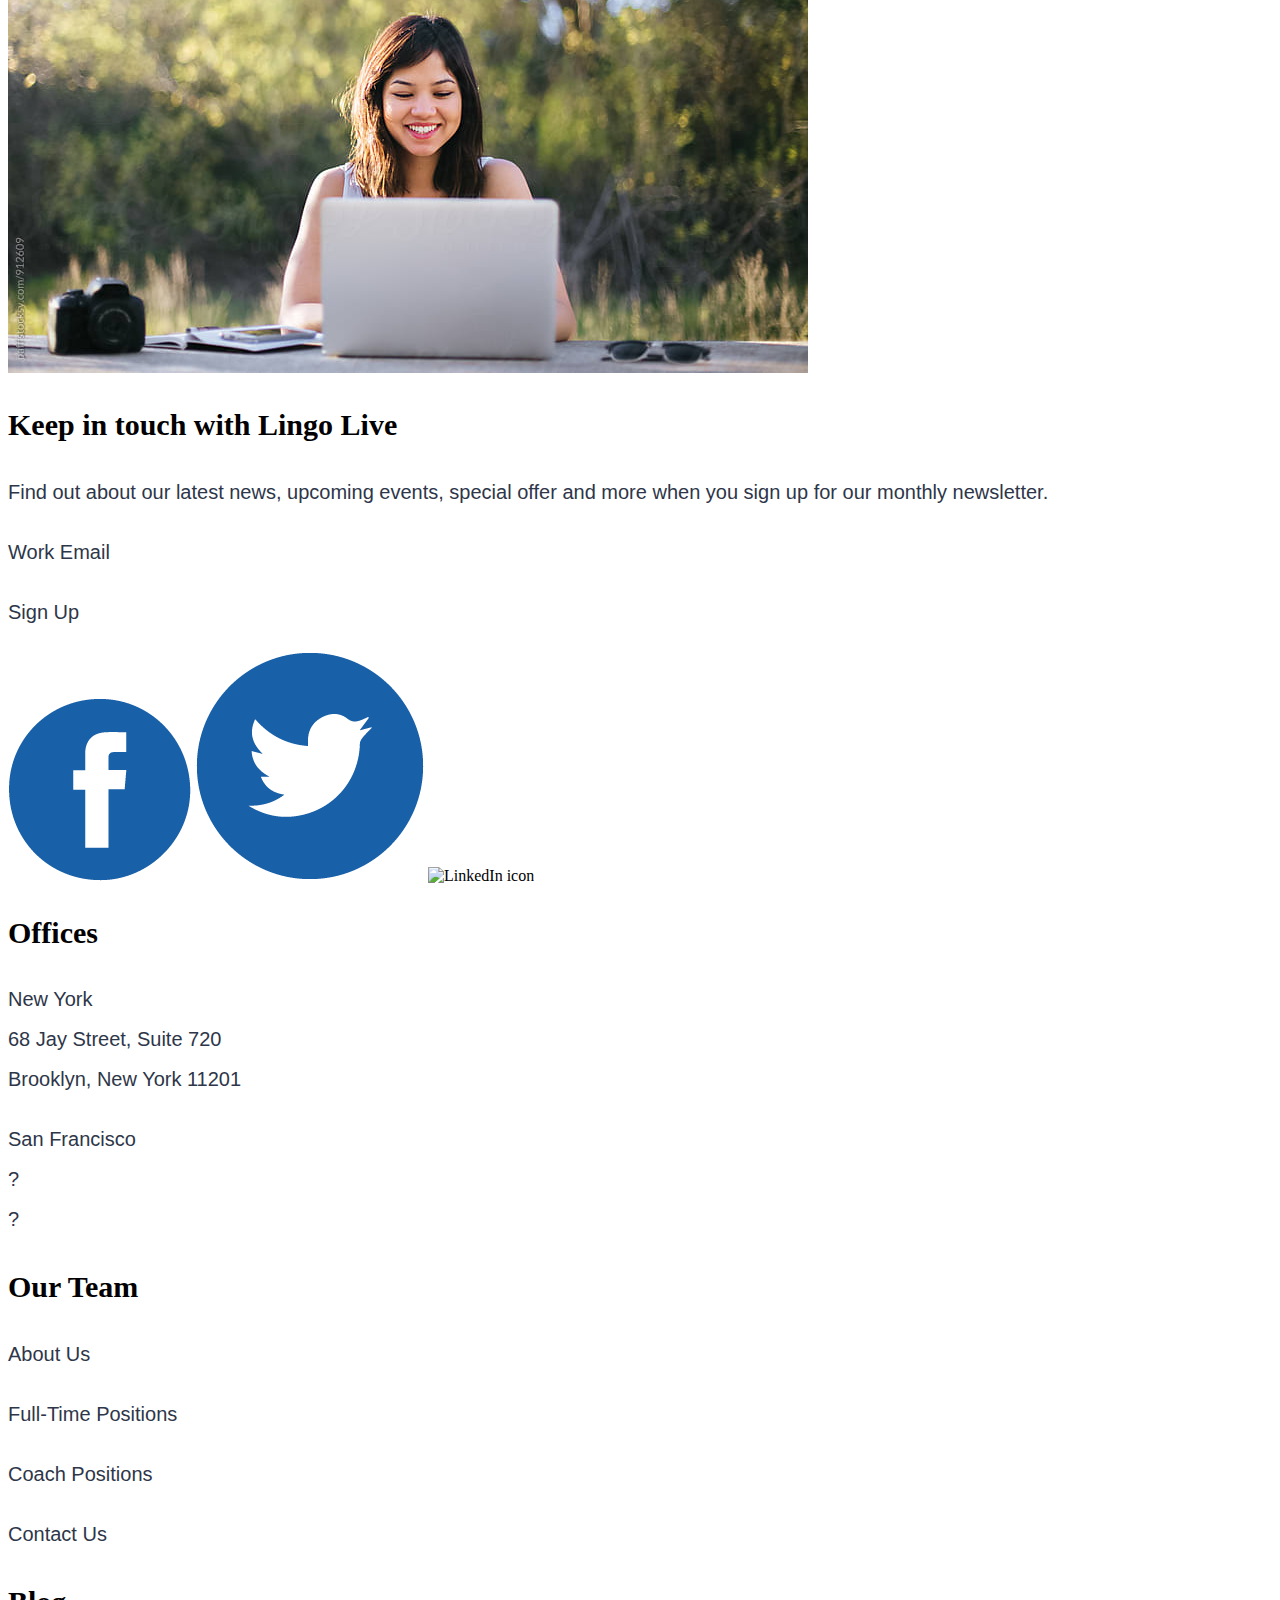
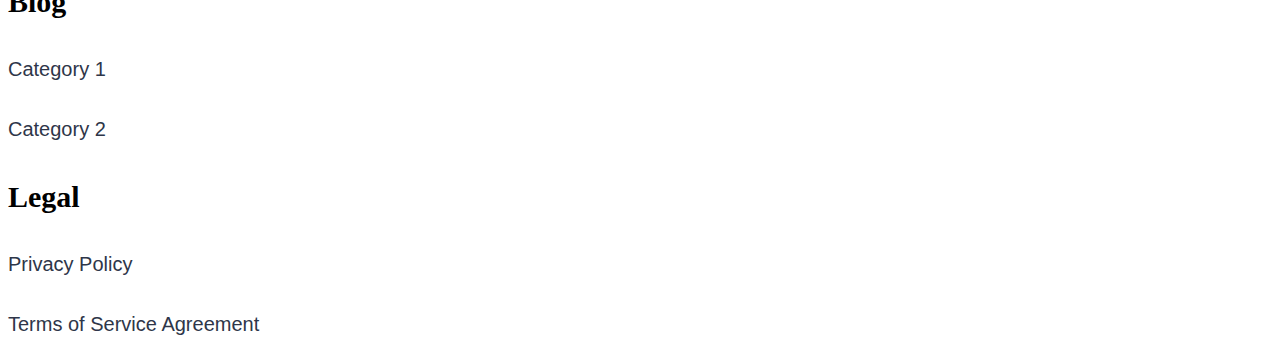
==== commit bd1f88d0: "put all the homepage content up" ====
--- a/unit_3/index.html
+++ b/unit_3/index.html
@@ -3,16 +3,106 @@
 <head>
 	<title>Natalya Hirth: Visual Designer</title>
 	<link rel="stylesheet" type="text/css" href="css/style.css">
+	<img src="images/lingo-live-logo.png" alt="Lingo Live logo" title="Lingo Live logo">
+	<p>for leaders</p>
+	<p>for team members</p>
+	<p>resources</p>
+	<p>get a trial</p>
+	<p>sign in</p>
 </head>
 <body>
-	<h1>Natalya Hirth<br>Visual Designer</h1>
-	<p>Let's make something cool together.</p>
-	<img src="images/NatalyaHirth.jpg" alt="Picture of Natalya" title=
-	"Natalya Hirth">
-	<p>Natalya is looking for opportunities to design for good causes.</p>
-	<ul>Design</ul>
-	<ul>Copywriting</ul>
-	<ul>Branding</ul>
-	<p>Contact me: <a href="mailto:natalya.krimgold@gmail.com">natalya.krimgold@gmail.com.</a></p>
+	<h1>Unleash your team's innovation</h1>
+	<p>Don't let communication barriers block great ideas. Empower your whole team to communicate confidently with one-on-one, online lessons</p>
+	<!--<img src="images/NatalyaHirth.jpg" alt="Picture of Natalya" title=
+	"Natalya Hirth">-->
+	<img src="images/hero-image.jpg" alt="multilingual team working well together" title="multilingual tech team">
+	<br>
+	<p>Get a Trial</p>
+	<br>
+	<p>Leading tech companies trust us with their teams.</p>
+	<img src="images/automattic-blue.png" alt="Automattic logo" title="Automattic logo">
+	<img src="images/cloudera-blue.png" alt="Cloudera logo" title="Cloudera logo">
+	<img src="images/comcast-blue.png" alt="Comcast logo" title="Comcast logo">
+	<img src="images/Dell-blue.png" alt="Dell logo" title="Dell logo">
+	<img src="images/Indeed-blue.png" alt="Indeed logo" title="Indeed logo">
+	<img src="images/NBC-Universal-blue.png" alt="NBC Universal logo" title="NBC Universal logo">
+	<img src="images/Recruit-blue.png" alt="Recruit logo" title="Recruit logo">
+	<img src="images/learner-product-mockup.jpg" alt="Lingo Live dashboard on a computer" title="Lingo Live dashboard on a computer">
+	<img src="images/lesson-in-progress.jpg" alt="Lingo Live lesson in progress" title="Lingo Live lesson in progress">
+	<img src="images/learner-with-headphones.jpg" alt="Lingo Live learner with headphones" title="Lingo Live learner with headphones">
+	<img src="images/lsm-call.jpg" alt="Lingo Live Learner Success Manager on a call" title="Lingo Live Learner Success Manager on a call">
+	<h2>A new model for soft skills coaching</h2>
+	<p>Our coaches teach essential workplace skills through one-on-one lessons on our online platform. It's convenient, personalized and effective.</p>
+	<img src="images/one-on-one-coaching.png" alt="Coach and learner interacting online" title="Coach and learner interacting online">
+	<h3>One-on-One Lessons</h3>
+	<img src="images/workplace-relevant-skills.png" alt="Learner giving a presentation" title="Learner giving a presentation">
+	<h3>Essential Workplace Skills</h3>
+	<img src="images/easy-to-use-dashboards.png" alt="Lingo Live dashboard on a screen" title="Lingo Live dashboard on a screen">
+	<h3>Easy-to-Use Platform</h3>
+	<br>
+	<p>Learn More</p>
+	<p>For Engineering Leaders</p>
+	<p>For Hr + L&D Leaders</p>
+	<p>For Team Members</p>
+	<h4>"I've seen someone go from an extremely quiet, mono-word-response person to a very confident communicator who is confortable giving presentations to a room of 90 people. It's been an epic change."</h4>
+	<h3>Lingo Live Manager</h3>
+	<img src="images/testimonials-image.jpg" alt="multilingual team in a meeting" title="multilingual team in a meeting">
+	<h2>Pave the way for your team's success</h2>
+	<p>Tech professionals who take lessons with us report feeling more confdent, engaged and happy at work. But you don't have to take our word for it.</p>
+	<br>
+	<p>See Their Stories</p>
+	<h4>"Haylee gave me specific tactics to help my oral comprehension. I feel more confident in my 1-on-1 colleague meetings. In fact, one colleague let me know that he understands me better now."</h4>
+	<h3>Sharon<br>System Engineer<br>Dell</h3>
+	<h4>"I love the format—it's flexible and doesn't require a lot of effort on my part. The fact that I don't have to leave work and go to a specific place at a time that may or may not work for me is amazing. It can fit easily into any schedule."</h4>
+	<h3>Inna Koudlo<br>QA Manager<br>Trulia</h3>
+	<h2>What participants think</h2>
+	<img src="images/pie-chart-97.png" alt="pie chart" title="pie chart">
+	<h5>97%</h5>
+	<p>say lessons had a major impact of their soft skills</p>
+	<img src="images/pie-chart-94.png" alt="pie chart" title="pie chart">
+	<h5>93%</h5>
+	<p>say coaching makes them enjoy work more and feel like they belong</p>
+	<img src="images/pie-chart-94.png" alt="pie chart" title="pie chart">
+	<h5>94%</h5>
+	<p>of managers say they see improvement in their reports' soft skills</p>
+	<h2>Get a Trial</h2>
+	<p>Want to find out what Lingo Live lessons can do for you team? Tell us a bit about yourself to get started.</p>
+	<p>First Name</p>
+	<p>Last Name</p>
+	<p>Company</p>
+	<p>Title</p>
+	<p>Work Email</p>
+	<p>I am interested in Lingo Live</p>
+	<p>for myself</p>
+	<p>for my company</p>
+	<p>My company struggles with</p>
+	<p>collaboration</p>
+	<p>productivity</p>
+	<p>employee engagement</p>
+	<p>retention</p>
+	<img src="images/newsletter-image.jpg" alt="multingual employee connecting with Lingo Live" title="multingual employee connecting with Lingo Live">
+	<h2>Keep in touch with Lingo Live</h2>
+	<p>Find out about our latest news, upcoming events, special offer and more when you sign up for our monthly newsletter.</p>
+	<p>Work Email</p>
+	<p>Sign Up</p>
+	<img src="images/facebook-icon.png" alt="Facebook icon" title="Facebook icon">
+	<img src="images/twitter-icon.png" alt="Twitter icon" title="Twitter icon">
+	<img src="images/linkedin-icon.png" alt="LinkedIn icon" title="LinkedIn icon">
+	<h2>Offices</h2>
+	<p>New York<br>68 Jay Street, Suite 720<br>Brooklyn, New York 11201</p>
+	<p>San Francisco<br>?<br>?</p>
+	<h2>Our Team</h2>
+	<p>About Us</p>
+	<p>Full-Time Positions</p>
+	<p>Coach Positions</p>
+	<p>Contact Us</p>
+	<h2>Blog</h2>
+	<p>Category 1</p>
+	<p>Category 2</p>
+	<h2>Legal</h2>
+	<p>Privacy Policy</p>
+	<p>Terms of Service Agreement</p>
+
+
 </body>
 </html>--- a/unit_3/css/style.css
+++ b/unit_3/css/style.css
@@ -1,14 +1,51 @@
+<link href="https://fonts.googleapis.com/css?family=Source+Serif+Pro:600" rel="stylesheet">
+<link href="https://fonts.googleapis.com/css?family=Karla|Source+Serif+Pro:600" rel="stylesheet">
+
+font-family: 'Source Serif Pro', serif;
+font-family: 'Karla', sans-serif;
+
 body {
-text-align: center;
-background: url("images/NatalyaHirth.jpg");
-background-size: cover;
+	text-align: center;
 }
-h1 {font-family: "Tiempos Text";
-font-size: 40px;
-color: #7b7478;}
-p {font-family: Apercu;
-font-size: 20px;
-color: #2e3649}
+
+h1 {
+	font-family: 'Source Serif Pro', serif; "Tiempos Text";
+	font-size: 40px;
+	color: #000;
+	line-height: 1.5em;
+}
+h2 {
+	font-family: 'Source Serif Pro', serif; "Tiempos Text";
+	font-size: 30px;
+	color: #000;
+	line-height: 1.5em;
+}
+h3 {
+	font-family: 'Source Serif Pro', serif; "Tiempos Text";
+	font-size: 20px;
+	color: #000;
+	line-height: 1.5em;
+}
+h4 {
+	font-family: 'Karla', sans-serif; "Apercu";
+	font-size: 40px;
+	font-weight: lighter;
+	color: #000;
+	line-height: 2em;
+}
+h5 {
+	font-family: 'Source Serif Pro', serif; "Tiempos Text";
+	font-size: 100px;
+	color: #000;
+	line-height: 1.5em;
+}
+
+p {
+	font-family: 'Karla', sans-serif; Apercu;
+	font-size: 20px;
+	font-weight: lighter;
+	line-height: 2em;
+	color: #2e3649}
 ul {font-family: "Tiempos Text";
 color: #2e3649;
 font-size: 20px;}
